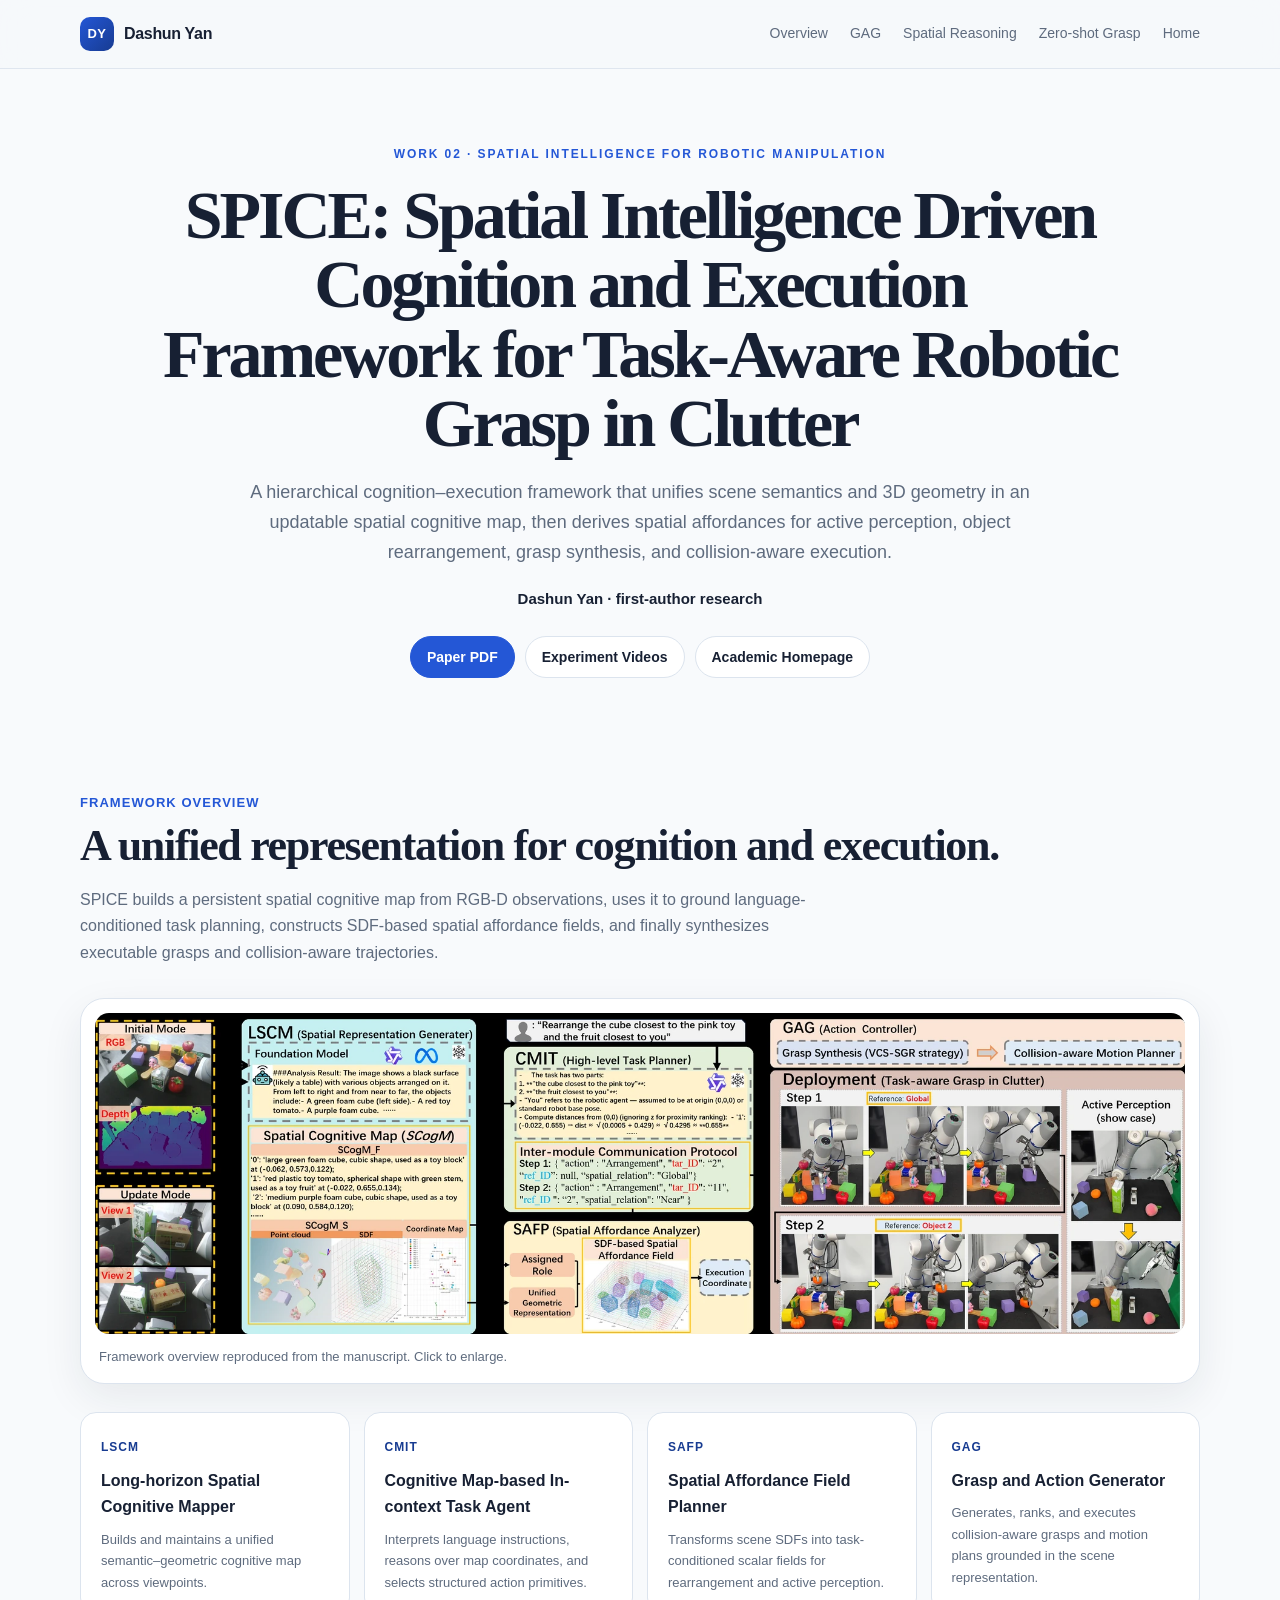
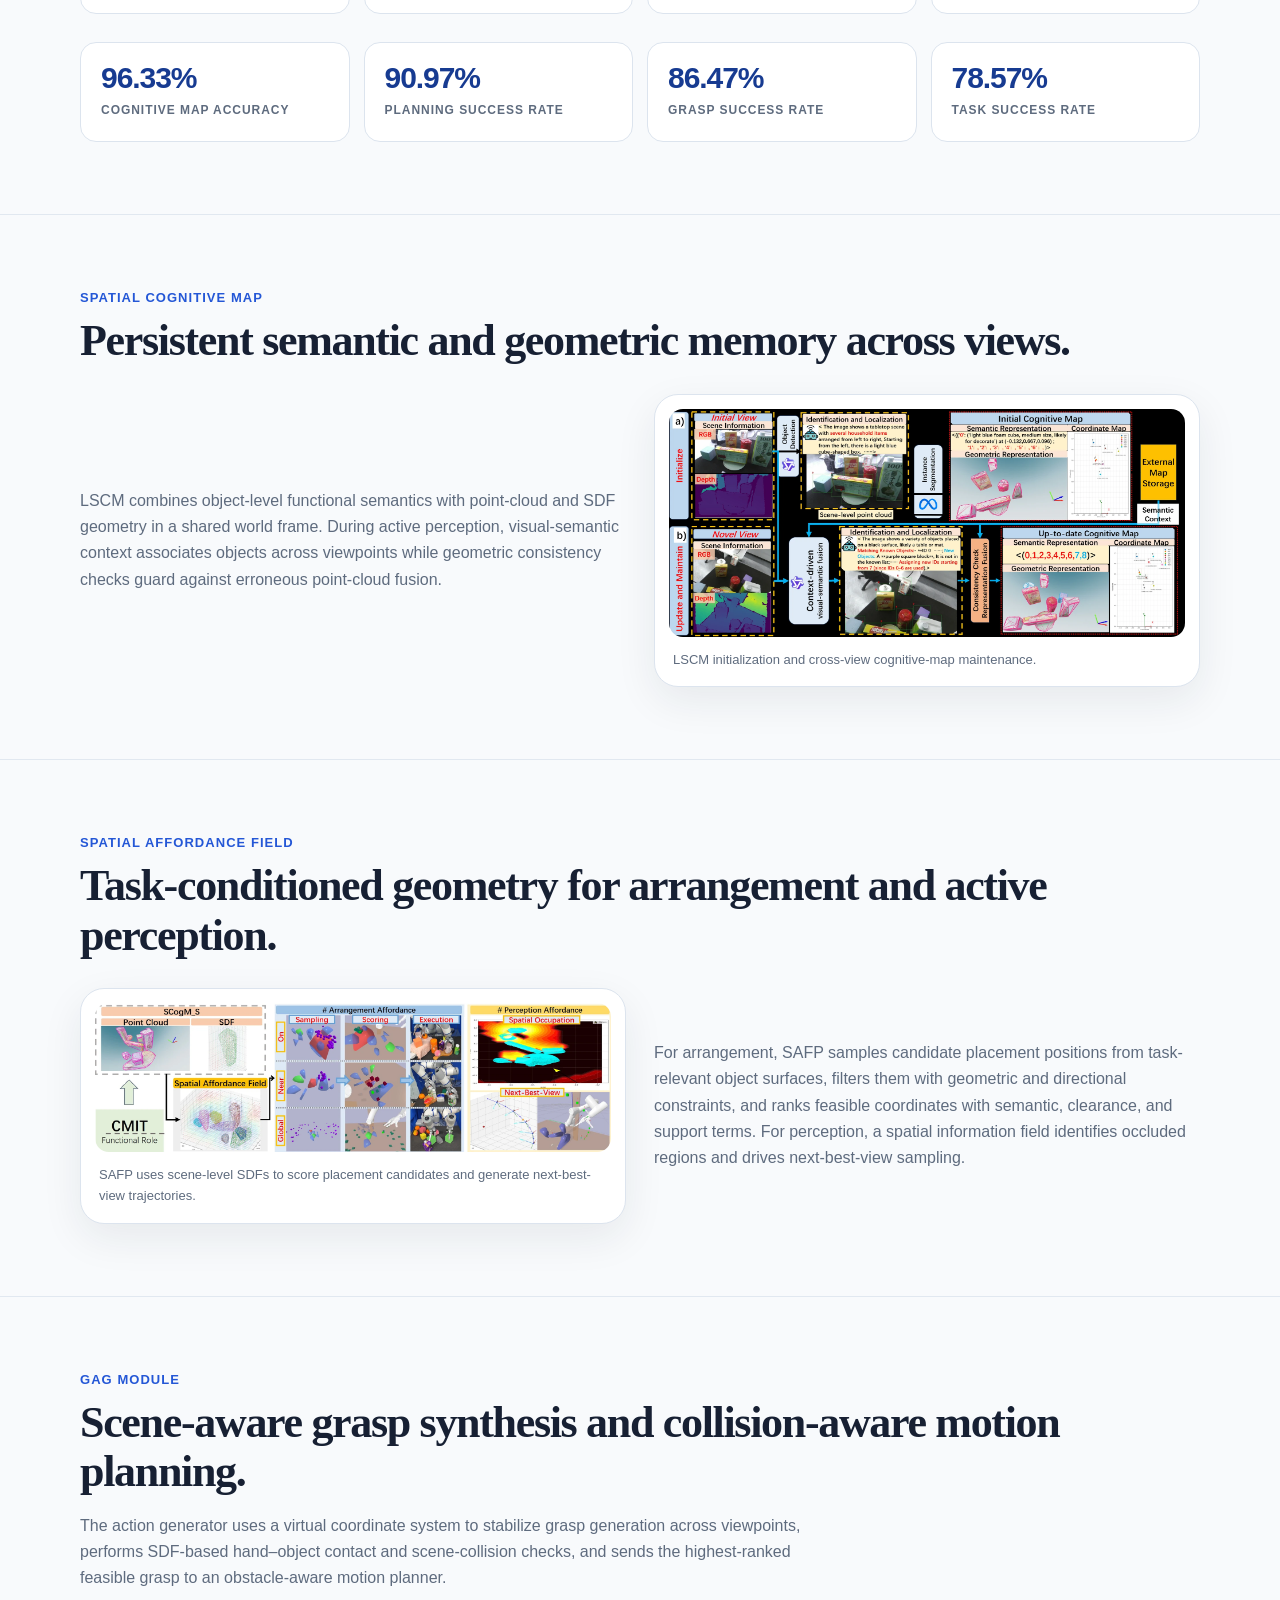
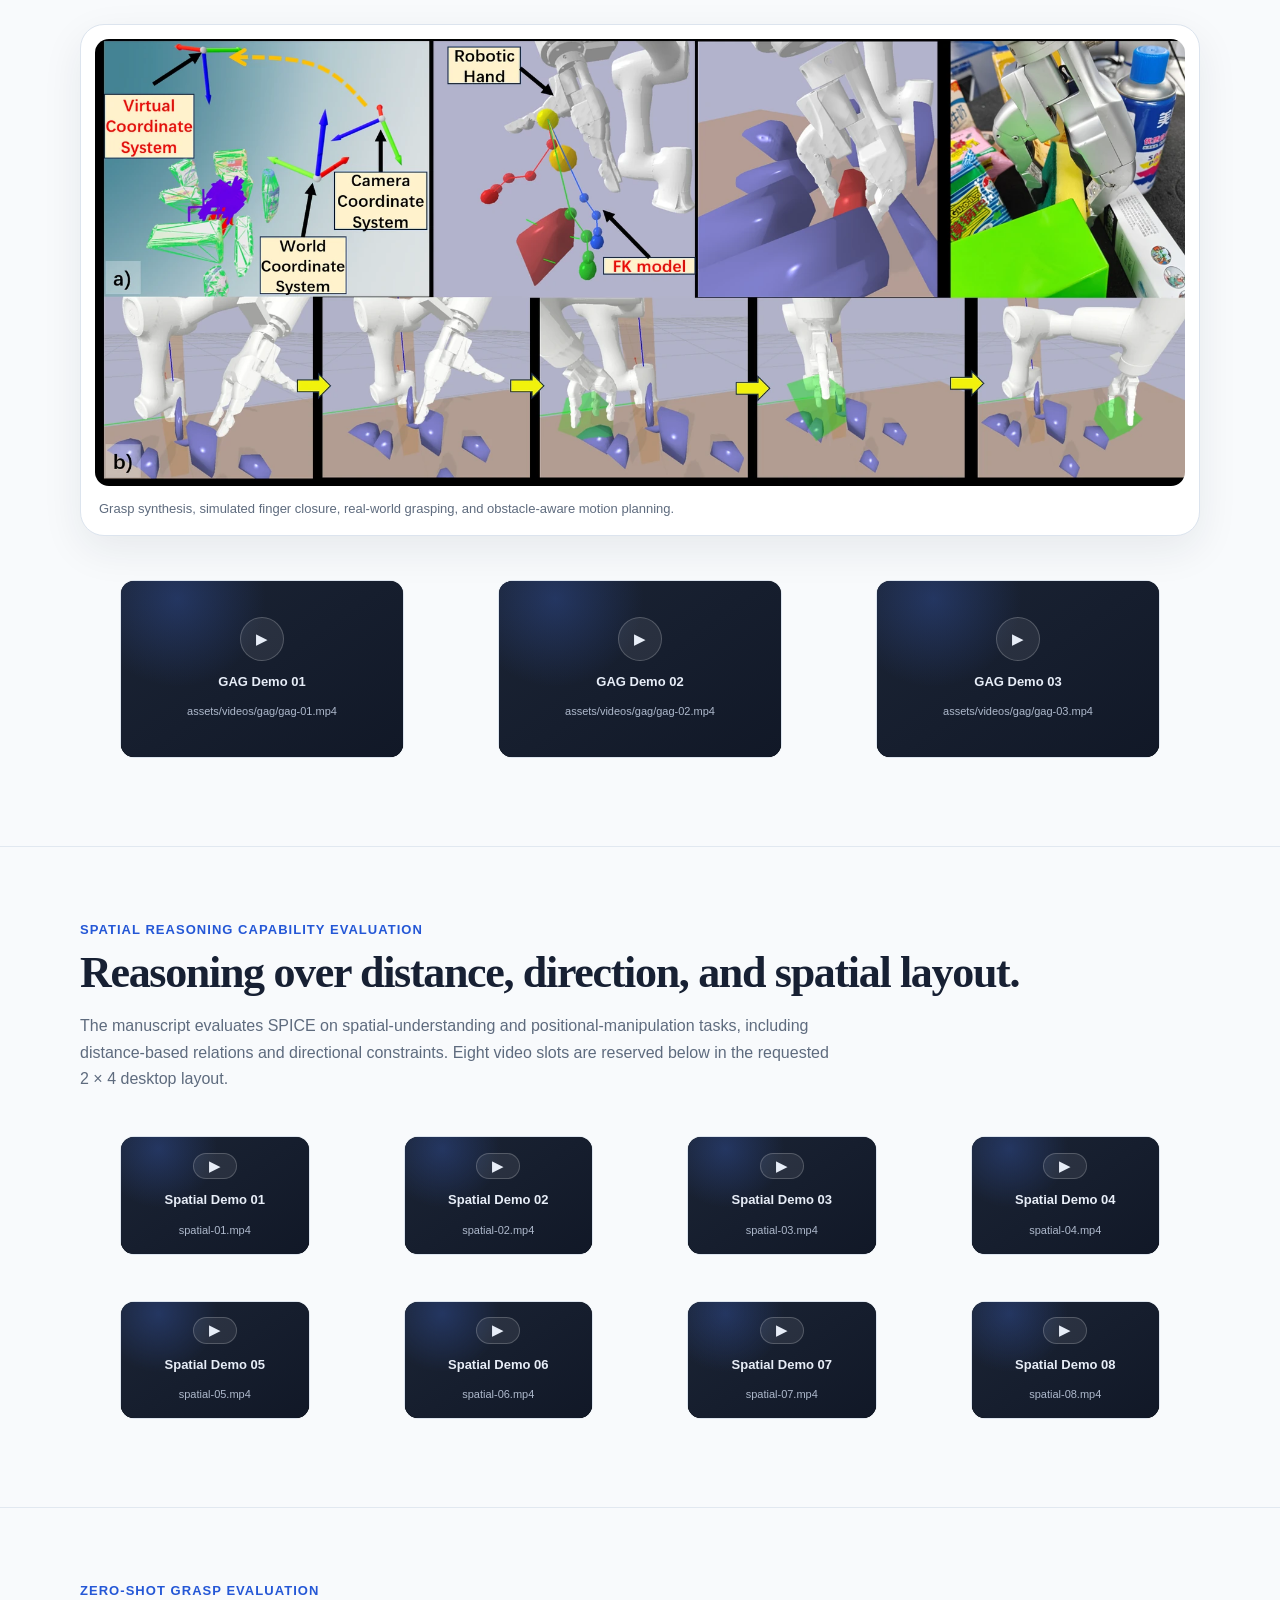
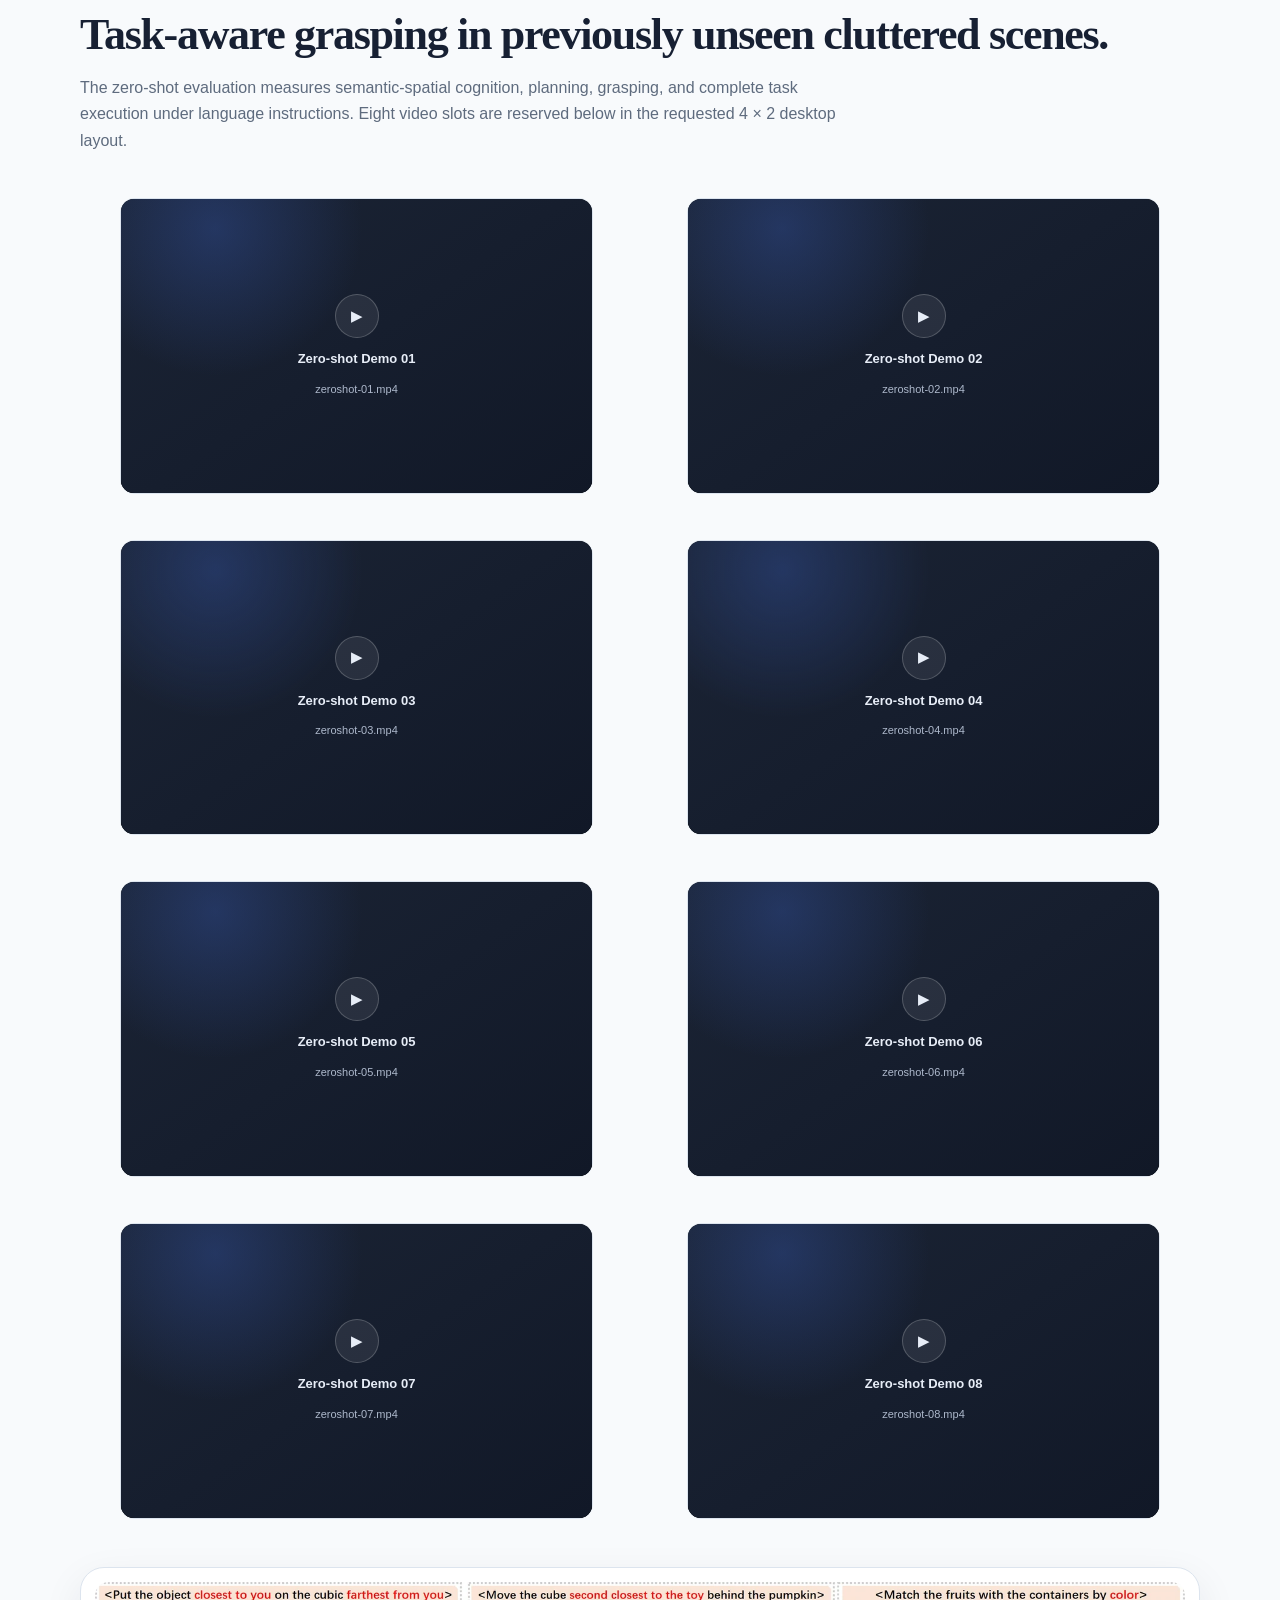
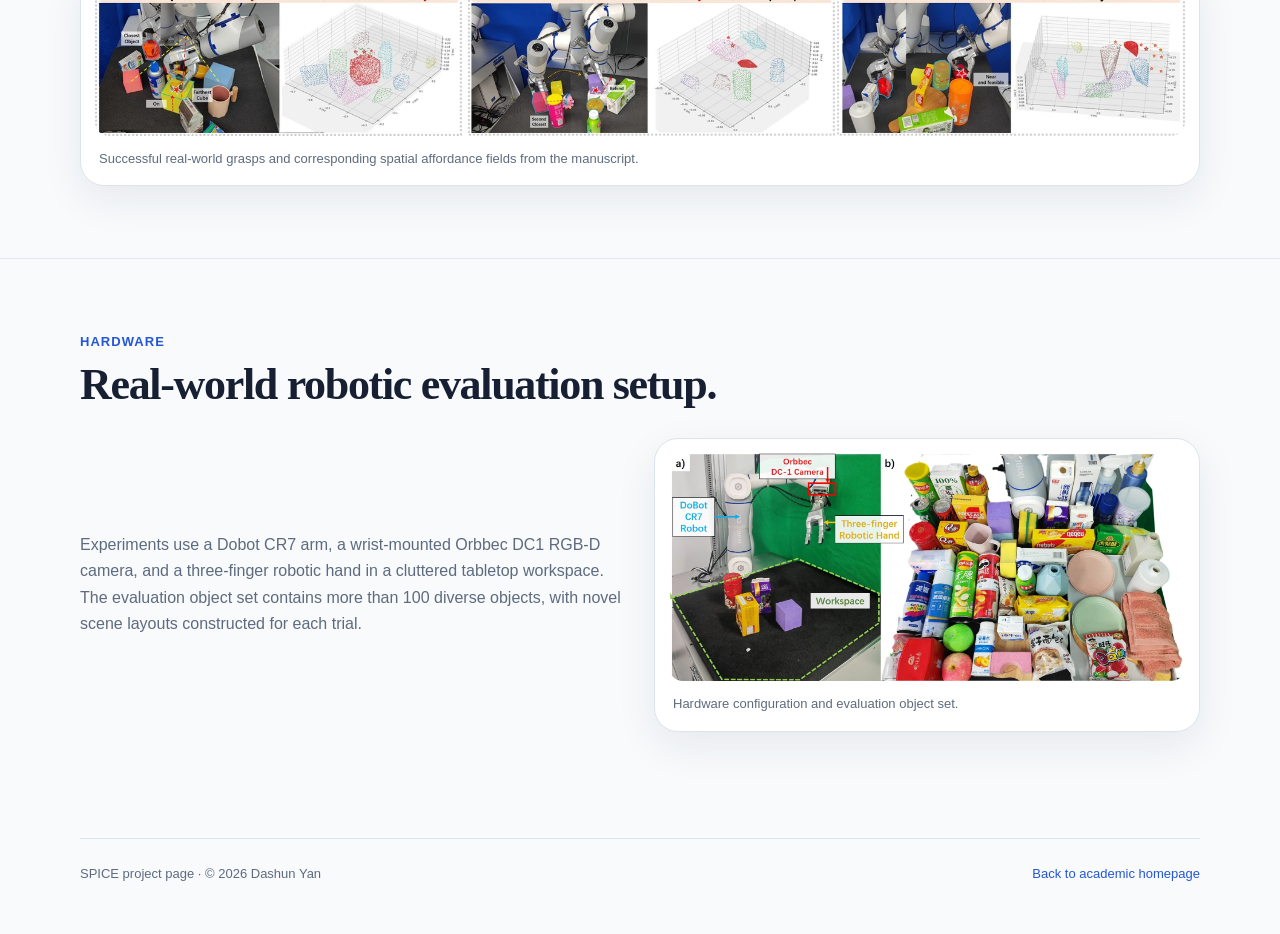
==== projects/spice/index.html @ dc166cf7 "Add files via upload Initial academic homepage deployment" ====
<!DOCTYPE html>
<html lang="en">
<head>
  <meta charset="UTF-8" />
  <meta name="viewport" content="width=device-width, initial-scale=1.0" />
  <!-- Temporary: prevent search engine indexing during anonymous review -->
  <meta name="robots" content="noindex, nofollow">

  <meta name="description" content="SPICE — Spatial Intelligence Driven Cognition and Execution Framework for Task-Aware Robotic Grasp in Clutter." />
  <meta name="theme-color" content="#f8fafc" />
  <title>SPICE | Dashun Yan</title>
  <link rel="stylesheet" href="../../assets/css/site.css" />
</head>
<body class="project-page">
  <a class="skip-link" href="#main">Skip to content</a>

  <header class="site-nav">
    <div class="container nav-inner">
      <a class="brand" href="../../">
        <span class="brand-mark">DY</span>
        <span>Dashun Yan</span>
      </a>
      <nav class="nav-links" aria-label="Project navigation">
        <a href="#overview">Overview</a>
        <a href="#gag">GAG</a>
        <a href="#spatial-eval">Spatial Reasoning</a>
        <a href="#zeroshot">Zero-shot Grasp</a>
        <a class="keep-mobile" href="../../">Home</a>
      </nav>
    </div>
  </header>

  <main id="main">
    <section class="project-hero">
      <div class="container">
        <div class="project-label">Work 02 · Spatial Intelligence for Robotic Manipulation</div>
        <h1 class="project-title">SPICE: Spatial Intelligence Driven Cognition and Execution Framework for Task-Aware Robotic Grasp in Clutter</h1>
        <p class="project-subtitle">
          A hierarchical cognition–execution framework that unifies scene semantics and 3D geometry in an updatable spatial cognitive map,
          then derives spatial affordances for active perception, object rearrangement, grasp synthesis, and collision-aware execution.
        </p>
        <p class="project-authors">Dashun Yan · first-author research</p>
        <div class="project-links">
          <a class="button primary" href="../../assets/papers/SPICE_Revision_Manuscript.pdf" target="_blank">Paper PDF</a>
          <a class="button" href="#videos">Experiment Videos</a>
          <a class="button" href="../../">Academic Homepage</a>
        </div>
      </div>
    </section>

    <section class="section" id="overview">
      <div class="container">
        <p class="section-kicker">Framework overview</p>
        <h2>A unified representation for cognition and execution.</h2>
        <p class="section-intro">
          SPICE builds a persistent spatial cognitive map from RGB-D observations, uses it to ground language-conditioned task planning,
          constructs SDF-based spatial affordance fields, and finally synthesizes executable grasps and collision-aware trajectories.
        </p>

        <div class="figure-card">
          <img data-lightbox src="../../assets/images/spice/framework-overview.webp" alt="Overview of the SPICE framework" />
          <p class="figure-caption">Framework overview reproduced from the manuscript. Click to enlarge.</p>
        </div>

        <div class="module-grid">
          <article class="module-card">
            <span class="tag">LSCM</span>
            <h3>Long-horizon Spatial Cognitive Mapper</h3>
            <p>Builds and maintains a unified semantic–geometric cognitive map across viewpoints.</p>
          </article>
          <article class="module-card">
            <span class="tag">CMIT</span>
            <h3>Cognitive Map-based In-context Task Agent</h3>
            <p>Interprets language instructions, reasons over map coordinates, and selects structured action primitives.</p>
          </article>
          <article class="module-card">
            <span class="tag">SAFP</span>
            <h3>Spatial Affordance Field Planner</h3>
            <p>Transforms scene SDFs into task-conditioned scalar fields for rearrangement and active perception.</p>
          </article>
          <article class="module-card">
            <span class="tag">GAG</span>
            <h3>Grasp and Action Generator</h3>
            <p>Generates, ranks, and executes collision-aware grasps and motion plans grounded in the scene representation.</p>
          </article>
        </div>

        <div class="metric-grid" aria-label="Main experimental metrics">
          <div class="metric"><strong>96.33%</strong><span>Cognitive Map Accuracy</span></div>
          <div class="metric"><strong>90.97%</strong><span>Planning Success Rate</span></div>
          <div class="metric"><strong>86.47%</strong><span>Grasp Success Rate</span></div>
          <div class="metric"><strong>78.57%</strong><span>Task Success Rate</span></div>
        </div>
      </div>
    </section>

    <section class="section">
      <div class="container">
        <p class="section-kicker">Spatial cognitive map</p>
        <h2>Persistent semantic and geometric memory across views.</h2>
        <div class="split-content">
          <div class="copy">
            <p>
              LSCM combines object-level functional semantics with point-cloud and SDF geometry in a shared world frame.
              During active perception, visual-semantic context associates objects across viewpoints while geometric consistency checks guard against erroneous point-cloud fusion.
            </p>
          </div>
          <div class="figure-card" style="margin-top:0">
            <img data-lightbox src="../../assets/images/spice/lscm.webp" alt="Overview of the LSCM module" />
            <p class="figure-caption">LSCM initialization and cross-view cognitive-map maintenance.</p>
          </div>
        </div>
      </div>
    </section>

    <section class="section">
      <div class="container">
        <p class="section-kicker">Spatial affordance field</p>
        <h2>Task-conditioned geometry for arrangement and active perception.</h2>
        <div class="split-content">
          <div class="figure-card" style="margin-top:0">
            <img data-lightbox src="../../assets/images/spice/safp.webp" alt="Overview of the SAFP module" />
            <p class="figure-caption">SAFP uses scene-level SDFs to score placement candidates and generate next-best-view trajectories.</p>
          </div>
          <div class="copy">
            <p>
              For arrangement, SAFP samples candidate placement positions from task-relevant object surfaces, filters them with geometric and directional constraints,
              and ranks feasible coordinates with semantic, clearance, and support terms. For perception, a spatial information field identifies occluded regions and drives next-best-view sampling.
            </p>
          </div>
        </div>
      </div>
    </section>

    <section class="section" id="gag">
      <div class="container">
        <p class="section-kicker">GAG module</p>
        <h2>Scene-aware grasp synthesis and collision-aware motion planning.</h2>
        <p class="section-intro">
          The action generator uses a virtual coordinate system to stabilize grasp generation across viewpoints, performs SDF-based hand–object contact and scene-collision checks,
          and sends the highest-ranked feasible grasp to an obstacle-aware motion planner.
        </p>

        <div class="figure-card">
          <img data-lightbox src="../../assets/images/spice/gag.webp" alt="SPICE grasp synthesis and motion planning figure" />
          <p class="figure-caption">Grasp synthesis, simulated finger closure, real-world grasping, and obstacle-aware motion planning.</p>
        </div>

        <div id="videos" class="video-grid cols-3" aria-label="GAG experiment videos">
          <figure class="video-card">
            <video controls preload="metadata"><source src="../../assets/videos/gag/gag-01.mp4" type="video/mp4" /></video>
            <div class="video-placeholder"><div class="play">▶</div><strong>GAG Demo 01</strong><small>assets/videos/gag/gag-01.mp4</small></div>
            <figcaption>GAG Demo 01</figcaption>
          </figure>
          <figure class="video-card">
            <video controls preload="metadata"><source src="../../assets/videos/gag/gag-02.mp4" type="video/mp4" /></video>
            <div class="video-placeholder"><div class="play">▶</div><strong>GAG Demo 02</strong><small>assets/videos/gag/gag-02.mp4</small></div>
            <figcaption>GAG Demo 02</figcaption>
          </figure>
          <figure class="video-card">
            <video controls preload="metadata"><source src="../../assets/videos/gag/gag-03.mp4" type="video/mp4" /></video>
            <div class="video-placeholder"><div class="play">▶</div><strong>GAG Demo 03</strong><small>assets/videos/gag/gag-03.mp4</small></div>
            <figcaption>GAG Demo 03</figcaption>
          </figure>
        </div>
      </div>
    </section>

    <section class="section" id="spatial-eval">
      <div class="container">
        <p class="section-kicker">Spatial Reasoning Capability Evaluation</p>
        <h2>Reasoning over distance, direction, and spatial layout.</h2>
        <p class="section-intro">
          The manuscript evaluates SPICE on spatial-understanding and positional-manipulation tasks, including distance-based relations and directional constraints.
          Eight video slots are reserved below in the requested 2 × 4 desktop layout.
        </p>

        <div class="video-grid cols-4" aria-label="Spatial reasoning videos">
          <figure class="video-card">
            <video controls preload="metadata"><source src="../../assets/videos/spatial_reasoning/spatial-01.mp4" type="video/mp4" /></video>
            <div class="video-placeholder"><div class="play">▶</div><strong>Spatial Demo 01</strong><small>spatial-01.mp4</small></div>
            <figcaption>Spatial Reasoning Demo 01</figcaption>
          </figure>
          <figure class="video-card">
            <video controls preload="metadata"><source src="../../assets/videos/spatial_reasoning/spatial-02.mp4" type="video/mp4" /></video>
            <div class="video-placeholder"><div class="play">▶</div><strong>Spatial Demo 02</strong><small>spatial-02.mp4</small></div>
            <figcaption>Spatial Reasoning Demo 02</figcaption>
          </figure>
          <figure class="video-card">
            <video controls preload="metadata"><source src="../../assets/videos/spatial_reasoning/spatial-03.mp4" type="video/mp4" /></video>
            <div class="video-placeholder"><div class="play">▶</div><strong>Spatial Demo 03</strong><small>spatial-03.mp4</small></div>
            <figcaption>Spatial Reasoning Demo 03</figcaption>
          </figure>
          <figure class="video-card">
            <video controls preload="metadata"><source src="../../assets/videos/spatial_reasoning/spatial-04.mp4" type="video/mp4" /></video>
            <div class="video-placeholder"><div class="play">▶</div><strong>Spatial Demo 04</strong><small>spatial-04.mp4</small></div>
            <figcaption>Spatial Reasoning Demo 04</figcaption>
          </figure>
          <figure class="video-card">
            <video controls preload="metadata"><source src="../../assets/videos/spatial_reasoning/spatial-05.mp4" type="video/mp4" /></video>
            <div class="video-placeholder"><div class="play">▶</div><strong>Spatial Demo 05</strong><small>spatial-05.mp4</small></div>
            <figcaption>Spatial Reasoning Demo 05</figcaption>
          </figure>
          <figure class="video-card">
            <video controls preload="metadata"><source src="../../assets/videos/spatial_reasoning/spatial-06.mp4" type="video/mp4" /></video>
            <div class="video-placeholder"><div class="play">▶</div><strong>Spatial Demo 06</strong><small>spatial-06.mp4</small></div>
            <figcaption>Spatial Reasoning Demo 06</figcaption>
          </figure>
          <figure class="video-card">
            <video controls preload="metadata"><source src="../../assets/videos/spatial_reasoning/spatial-07.mp4" type="video/mp4" /></video>
            <div class="video-placeholder"><div class="play">▶</div><strong>Spatial Demo 07</strong><small>spatial-07.mp4</small></div>
            <figcaption>Spatial Reasoning Demo 07</figcaption>
          </figure>
          <figure class="video-card">
            <video controls preload="metadata"><source src="../../assets/videos/spatial_reasoning/spatial-08.mp4" type="video/mp4" /></video>
            <div class="video-placeholder"><div class="play">▶</div><strong>Spatial Demo 08</strong><small>spatial-08.mp4</small></div>
            <figcaption>Spatial Reasoning Demo 08</figcaption>
          </figure>
        </div>
      </div>
    </section>

    <section class="section" id="zeroshot">
      <div class="container">
        <p class="section-kicker">Zero-shot Grasp Evaluation</p>
        <h2>Task-aware grasping in previously unseen cluttered scenes.</h2>
        <p class="section-intro">
          The zero-shot evaluation measures semantic-spatial cognition, planning, grasping, and complete task execution under language instructions.
          Eight video slots are reserved below in the requested 4 × 2 desktop layout.
        </p>

        <div class="video-grid cols-2" aria-label="Zero-shot grasp videos">
          <figure class="video-card">
            <video controls preload="metadata"><source src="../../assets/videos/zero_shot/zeroshot-01.mp4" type="video/mp4" /></video>
            <div class="video-placeholder"><div class="play">▶</div><strong>Zero-shot Demo 01</strong><small>zeroshot-01.mp4</small></div>
            <figcaption>Zero-shot Grasp Demo 01</figcaption>
          </figure>
          <figure class="video-card">
            <video controls preload="metadata"><source src="../../assets/videos/zero_shot/zeroshot-02.mp4" type="video/mp4" /></video>
            <div class="video-placeholder"><div class="play">▶</div><strong>Zero-shot Demo 02</strong><small>zeroshot-02.mp4</small></div>
            <figcaption>Zero-shot Grasp Demo 02</figcaption>
          </figure>
          <figure class="video-card">
            <video controls preload="metadata"><source src="../../assets/videos/zero_shot/zeroshot-03.mp4" type="video/mp4" /></video>
            <div class="video-placeholder"><div class="play">▶</div><strong>Zero-shot Demo 03</strong><small>zeroshot-03.mp4</small></div>
            <figcaption>Zero-shot Grasp Demo 03</figcaption>
          </figure>
          <figure class="video-card">
            <video controls preload="metadata"><source src="../../assets/videos/zero_shot/zeroshot-04.mp4" type="video/mp4" /></video>
            <div class="video-placeholder"><div class="play">▶</div><strong>Zero-shot Demo 04</strong><small>zeroshot-04.mp4</small></div>
            <figcaption>Zero-shot Grasp Demo 04</figcaption>
          </figure>
          <figure class="video-card">
            <video controls preload="metadata"><source src="../../assets/videos/zero_shot/zeroshot-05.mp4" type="video/mp4" /></video>
            <div class="video-placeholder"><div class="play">▶</div><strong>Zero-shot Demo 05</strong><small>zeroshot-05.mp4</small></div>
            <figcaption>Zero-shot Grasp Demo 05</figcaption>
          </figure>
          <figure class="video-card">
            <video controls preload="metadata"><source src="../../assets/videos/zero_shot/zeroshot-06.mp4" type="video/mp4" /></video>
            <div class="video-placeholder"><div class="play">▶</div><strong>Zero-shot Demo 06</strong><small>zeroshot-06.mp4</small></div>
            <figcaption>Zero-shot Grasp Demo 06</figcaption>
          </figure>
          <figure class="video-card">
            <video controls preload="metadata"><source src="../../assets/videos/zero_shot/zeroshot-07.mp4" type="video/mp4" /></video>
            <div class="video-placeholder"><div class="play">▶</div><strong>Zero-shot Demo 07</strong><small>zeroshot-07.mp4</small></div>
            <figcaption>Zero-shot Grasp Demo 07</figcaption>
          </figure>
          <figure class="video-card">
            <video controls preload="metadata"><source src="../../assets/videos/zero_shot/zeroshot-08.mp4" type="video/mp4" /></video>
            <div class="video-placeholder"><div class="play">▶</div><strong>Zero-shot Demo 08</strong><small>zeroshot-08.mp4</small></div>
            <figcaption>Zero-shot Grasp Demo 08</figcaption>
          </figure>
        </div>

        <div class="figure-card">
          <img data-lightbox src="../../assets/images/spice/real-world-experiment.webp" alt="Real-world SPICE experiment examples" />
          <p class="figure-caption">Successful real-world grasps and corresponding spatial affordance fields from the manuscript.</p>
        </div>
      </div>
    </section>

    <section class="section">
      <div class="container">
        <p class="section-kicker">Hardware</p>
        <h2>Real-world robotic evaluation setup.</h2>
        <div class="split-content">
          <div class="copy">
            <p>
              Experiments use a Dobot CR7 arm, a wrist-mounted Orbbec DC1 RGB-D camera, and a three-finger robotic hand in a cluttered tabletop workspace.
              The evaluation object set contains more than 100 diverse objects, with novel scene layouts constructed for each trial.
            </p>
          </div>
          <div class="figure-card" style="margin-top:0">
            <img data-lightbox src="../../assets/images/spice/experiment-setup.webp" alt="SPICE experimental setup" />
            <p class="figure-caption">Hardware configuration and evaluation object set.</p>
          </div>
        </div>
      </div>
    </section>
  </main>

  <footer>
    <div class="container footer-row">
      <span>SPICE project page · © <span data-year></span> Dashun Yan</span>
      <span><a href="../../">Back to academic homepage</a></span>
    </div>
  </footer>

  <div class="lightbox" aria-hidden="true" role="dialog" aria-label="Expanded figure">
    <button class="lightbox-close" type="button" aria-label="Close image">×</button>
    <img alt="" />
  </div>

  <script src="../../assets/js/site.js"></script>
</body>
</html>
---- assets/css/site.css ----
:root {
  --bg: #f6f8fb;
  --surface: #ffffff;
  --surface-soft: #eef3f8;
  --text: #172033;
  --muted: #5e6b7e;
  --line: #dce4ee;
  --accent: #2457d6;
  --accent-2: #173b91;
  --accent-soft: #eaf0ff;
  --success: #167a63;
  --shadow: 0 14px 40px rgba(23, 32, 51, 0.08);
  --radius-lg: 24px;
  --radius-md: 16px;
  --radius-sm: 11px;
  --container: 1120px;
}

* { box-sizing: border-box; }
html { scroll-behavior: smooth; }
body {
  margin: 0;
  font-family: Inter, ui-sans-serif, -apple-system, BlinkMacSystemFont, "Segoe UI", Roboto, Helvetica, Arial, sans-serif;
  color: var(--text);
  background: var(--bg);
  line-height: 1.65;
  -webkit-font-smoothing: antialiased;
}
img, video { max-width: 100%; }
a { color: inherit; }
button, input, textarea, select { font: inherit; }

.container {
  width: min(calc(100% - 40px), var(--container));
  margin: 0 auto;
}

.skip-link {
  position: absolute;
  left: -9999px;
  top: auto;
}
.skip-link:focus {
  left: 16px;
  top: 16px;
  z-index: 9999;
  background: var(--surface);
  padding: 10px 14px;
  border-radius: 8px;
  box-shadow: var(--shadow);
}

.site-nav {
  position: sticky;
  top: 0;
  z-index: 100;
  backdrop-filter: blur(16px);
  -webkit-backdrop-filter: blur(16px);
  background: rgba(246, 248, 251, 0.84);
  border-bottom: 1px solid rgba(220, 228, 238, 0.88);
}
.nav-inner {
  min-height: 68px;
  display: flex;
  align-items: center;
  justify-content: space-between;
  gap: 20px;
}
.brand {
  display: inline-flex;
  align-items: center;
  gap: 10px;
  text-decoration: none;
  font-weight: 760;
  letter-spacing: -0.02em;
}
.brand-mark {
  width: 34px;
  height: 34px;
  display: grid;
  place-items: center;
  border-radius: 10px;
  color: white;
  background: linear-gradient(135deg, var(--accent), var(--accent-2));
  font-size: 13px;
  letter-spacing: 0.04em;
}
.nav-links {
  display: flex;
  align-items: center;
  gap: 22px;
  font-size: 14px;
  color: var(--muted);
}
.nav-links a { text-decoration: none; }
.nav-links a:hover { color: var(--text); }

.hero {
  position: relative;
  overflow: hidden;
  padding: 92px 0 70px;
}
.hero::before,
.hero::after {
  content: "";
  position: absolute;
  border-radius: 999px;
  filter: blur(2px);
  pointer-events: none;
}
.hero::before {
  width: 420px;
  height: 420px;
  right: -180px;
  top: -150px;
  background: radial-gradient(circle, rgba(36,87,214,.12), rgba(36,87,214,0));
}
.hero::after {
  width: 320px;
  height: 320px;
  left: -160px;
  bottom: -180px;
  background: radial-gradient(circle, rgba(22,122,99,.08), rgba(22,122,99,0));
}
.hero-grid {
  position: relative;
  display: grid;
  grid-template-columns: minmax(0, 1.6fr) minmax(260px, .7fr);
  gap: 64px;
  align-items: center;
}
.eyebrow {
  margin: 0 0 14px;
  text-transform: uppercase;
  font-size: 12px;
  font-weight: 800;
  letter-spacing: .18em;
  color: var(--accent);
}
.hero h1 {
  margin: 0;
  font-family: Georgia, "Times New Roman", serif;
  font-size: clamp(46px, 6.2vw, 78px);
  line-height: .98;
  letter-spacing: -.045em;
  font-weight: 700;
}
.hero h1 .cn {
  display: block;
  margin-top: 14px;
  font-family: Inter, ui-sans-serif, sans-serif;
  font-size: .34em;
  letter-spacing: .08em;
  color: var(--muted);
  font-weight: 650;
}
.hero-role {
  margin: 24px 0 0;
  font-size: 18px;
  color: var(--text);
  font-weight: 620;
}
.hero-copy {
  max-width: 720px;
  margin: 16px 0 0;
  color: var(--muted);
  font-size: 17px;
}
.hero-actions {
  display: flex;
  flex-wrap: wrap;
  gap: 10px;
  margin-top: 28px;
}
.button {
  display: inline-flex;
  align-items: center;
  justify-content: center;
  gap: 8px;
  min-height: 42px;
  padding: 0 16px;
  border-radius: 999px;
  border: 1px solid var(--line);
  background: var(--surface);
  color: var(--text);
  text-decoration: none;
  font-size: 14px;
  font-weight: 650;
  transition: transform .18s ease, box-shadow .18s ease, border-color .18s ease;
}
.button:hover {
  transform: translateY(-1px);
  box-shadow: 0 8px 24px rgba(23,32,51,.08);
  border-color: #c6d2e0;
}
.button.primary {
  color: white;
  border-color: var(--accent);
  background: var(--accent);
}
.hero-card {
  padding: 24px;
  border: 1px solid var(--line);
  border-radius: var(--radius-lg);
  background: rgba(255,255,255,.8);
  box-shadow: var(--shadow);
}
.profile-placeholder {
  aspect-ratio: 1;
  display: grid;
  place-items: center;
  border-radius: 20px;
  background:
    radial-gradient(circle at 20% 15%, rgba(255,255,255,.88), transparent 34%),
    linear-gradient(145deg, #dfe9ff, #cfdcf3 48%, #d8eee8);
  color: var(--accent-2);
  font-family: Georgia, "Times New Roman", serif;
  font-size: 72px;
  letter-spacing: -.05em;
  user-select: none;
}
.hero-card small {
  display: block;
  margin-top: 14px;
  color: var(--muted);
  font-size: 12px;
  text-align: center;
}

.section { padding: 72px 0; }
.section + .section { border-top: 1px solid rgba(220,228,238,.82); }
.section-kicker {
  color: var(--accent);
  font-weight: 760;
  font-size: 13px;
  letter-spacing: .08em;
  text-transform: uppercase;
  margin: 0 0 8px;
}
.section h2 {
  margin: 0;
  font-family: Georgia, "Times New Roman", serif;
  font-size: clamp(32px, 4vw, 44px);
  letter-spacing: -.03em;
  line-height: 1.12;
}
.section-intro {
  max-width: 760px;
  margin: 16px 0 0;
  color: var(--muted);
  font-size: 16px;
}

.pill-row {
  display: flex;
  flex-wrap: wrap;
  gap: 10px;
  margin-top: 24px;
}
.pill {
  padding: 8px 12px;
  border-radius: 999px;
  background: var(--accent-soft);
  color: var(--accent-2);
  font-size: 13px;
  font-weight: 680;
}

.two-col {
  display: grid;
  grid-template-columns: 1.15fr .85fr;
  gap: 44px;
  align-items: start;
}
.info-list {
  display: grid;
  gap: 14px;
}
.info-item {
  padding: 18px 20px;
  border: 1px solid var(--line);
  background: var(--surface);
  border-radius: var(--radius-md);
}
.info-item strong { display: block; margin-bottom: 4px; }
.info-item span { color: var(--muted); font-size: 14px; }

.work-grid {
  display: grid;
  gap: 20px;
  margin-top: 34px;
}
.work-card {
  display: grid;
  grid-template-columns: 92px 1fr auto;
  gap: 22px;
  align-items: center;
  padding: 24px;
  background: var(--surface);
  border: 1px solid var(--line);
  border-radius: var(--radius-lg);
  box-shadow: 0 8px 26px rgba(23,32,51,.04);
  text-decoration: none;
  transition: transform .18s ease, box-shadow .18s ease, border-color .18s ease;
}
.work-card:hover {
  transform: translateY(-2px);
  border-color: #b9c8db;
  box-shadow: var(--shadow);
}
.work-index {
  width: 72px;
  height: 72px;
  display: grid;
  place-items: center;
  border-radius: 18px;
  background: var(--surface-soft);
  color: var(--accent-2);
  font-weight: 820;
  font-size: 14px;
  letter-spacing: .08em;
}
.work-card h3 {
  margin: 0 0 6px;
  font-size: 20px;
  line-height: 1.3;
  letter-spacing: -.015em;
}
.work-card p {
  margin: 0;
  color: var(--muted);
  font-size: 14px;
}
.work-meta {
  display: flex;
  flex-wrap: wrap;
  gap: 8px;
  margin-top: 10px;
}
.work-meta span {
  font-size: 12px;
  color: var(--accent-2);
  background: var(--accent-soft);
  border-radius: 999px;
  padding: 4px 8px;
  font-weight: 680;
}
.arrow {
  font-size: 22px;
  color: var(--muted);
}

footer {
  padding: 34px 0 50px;
  color: var(--muted);
  font-size: 13px;
}
.footer-row {
  display: flex;
  justify-content: space-between;
  align-items: center;
  gap: 20px;
  border-top: 1px solid var(--line);
  padding-top: 24px;
}
.footer-row a { color: var(--accent); text-decoration: none; }

/* Project pages */
.project-page { background: #f8fafc; }
.project-hero {
  padding: 76px 0 42px;
  text-align: center;
}
.project-hero .project-label {
  color: var(--accent);
  text-transform: uppercase;
  letter-spacing: .16em;
  font-size: 12px;
  font-weight: 800;
}
.project-title {
  max-width: 980px;
  margin: 16px auto 0;
  font-family: Georgia, "Times New Roman", serif;
  font-size: clamp(40px, 5.5vw, 68px);
  line-height: 1.02;
  letter-spacing: -.045em;
}
.project-subtitle {
  max-width: 820px;
  margin: 20px auto 0;
  color: var(--muted);
  font-size: 18px;
}
.project-authors {
  margin: 20px auto 0;
  font-size: 15px;
  color: var(--text);
  font-weight: 650;
}
.project-links {
  margin-top: 24px;
  display: flex;
  flex-wrap: wrap;
  justify-content: center;
  gap: 10px;
}

.figure-card {
  margin-top: 32px;
  padding: 14px;
  background: var(--surface);
  border: 1px solid var(--line);
  border-radius: var(--radius-lg);
  box-shadow: var(--shadow);
}
.figure-card img {
  display: block;
  width: 100%;
  border-radius: 14px;
  background: white;
  cursor: zoom-in;
}
.figure-caption {
  margin: 12px 4px 2px;
  font-size: 13px;
  color: var(--muted);
}

.metric-grid {
  display: grid;
  grid-template-columns: repeat(4, minmax(0,1fr));
  gap: 14px;
  margin-top: 28px;
}
.metric {
  padding: 20px;
  border-radius: var(--radius-md);
  border: 1px solid var(--line);
  background: var(--surface);
}
.metric strong {
  display: block;
  color: var(--accent-2);
  font-size: 30px;
  letter-spacing: -.035em;
  line-height: 1;
}
.metric span {
  display: block;
  margin-top: 8px;
  font-size: 12px;
  color: var(--muted);
  text-transform: uppercase;
  letter-spacing: .08em;
  font-weight: 720;
}

.module-grid {
  display: grid;
  grid-template-columns: repeat(4, minmax(0,1fr));
  gap: 14px;
  margin-top: 28px;
}
.module-card {
  padding: 20px;
  border-radius: var(--radius-md);
  border: 1px solid var(--line);
  background: var(--surface);
}
.module-card .tag {
  display: inline-block;
  margin-bottom: 10px;
  color: var(--accent-2);
  font-size: 12px;
  font-weight: 800;
  letter-spacing: .08em;
}
.module-card h3 { margin: 0 0 8px; font-size: 16px; }
.module-card p { margin: 0; color: var(--muted); font-size: 13px; }

.split-content {
  display: grid;
  grid-template-columns: minmax(0, 1fr) minmax(0, 1fr);
  gap: 28px;
  align-items: center;
  margin-top: 28px;
}
.split-content .copy p { color: var(--muted); }

.video-grid {
  display: grid;
  gap: 14px;
  margin-top: 28px;
}
.video-grid.cols-3 { grid-template-columns: repeat(3, minmax(0, 1fr)); }
.video-grid.cols-4 { grid-template-columns: repeat(4, minmax(0, 1fr)); }
.video-grid.cols-2 { grid-template-columns: repeat(2, minmax(0, 1fr)); }
.video-card {
  position: relative;
  min-width: 0;
  overflow: hidden;
  border: 1px solid var(--line);
  background: #111827;
  border-radius: 14px;
  aspect-ratio: 16 / 10;
}
.video-card video {
  display: block;
  width: 100%;
  height: 100%;
  object-fit: cover;
  background: #111827;
}
.video-placeholder {
  position: absolute;
  inset: 0;
  display: flex;
  flex-direction: column;
  align-items: center;
  justify-content: center;
  gap: 10px;
  padding: 18px;
  text-align: center;
  background:
    radial-gradient(circle at 20% 10%, rgba(56,92,184,.35), transparent 32%),
    linear-gradient(145deg, #1b2435, #111827);
  color: #e7edf7;
  pointer-events: none;
}
.video-placeholder .play {
  width: 44px;
  height: 44px;
  display: grid;
  place-items: center;
  border-radius: 999px;
  border: 1px solid rgba(255,255,255,.2);
  background: rgba(255,255,255,.08);
  font-size: 15px;
}
.video-placeholder strong { font-size: 13px; }
.video-placeholder small { color: #aeb9cc; font-size: 11px; }
.video-card.has-video .video-placeholder { display: none; }
.video-card.has-video { background: black; }
.video-card figcaption {
  position: absolute;
  left: 10px;
  right: 10px;
  bottom: 10px;
  padding: 6px 8px;
  border-radius: 8px;
  background: rgba(0,0,0,.54);
  color: white;
  font-size: 11px;
  opacity: 0;
  transition: opacity .18s ease;
  pointer-events: none;
}
.video-card.has-video:hover figcaption { opacity: 1; }

.note-box {
  margin-top: 20px;
  padding: 16px 18px;
  border-left: 3px solid var(--accent);
  border-radius: 0 var(--radius-sm) var(--radius-sm) 0;
  background: var(--accent-soft);
  color: #3b4a64;
  font-size: 13px;
}

.lightbox {
  position: fixed;
  inset: 0;
  z-index: 999;
  display: none;
  align-items: center;
  justify-content: center;
  padding: 24px;
  background: rgba(7, 12, 22, .9);
}
.lightbox.open { display: flex; }
.lightbox img {
  max-width: min(96vw, 1800px);
  max-height: 90vh;
  object-fit: contain;
  border-radius: 10px;
  background: white;
}
.lightbox-close {
  position: absolute;
  right: 24px;
  top: 20px;
  width: 42px;
  height: 42px;
  border: 1px solid rgba(255,255,255,.25);
  border-radius: 999px;
  background: rgba(255,255,255,.08);
  color: white;
  cursor: pointer;
}

.coming-soon {
  min-height: calc(100vh - 68px);
  display: grid;
  place-items: center;
  text-align: center;
  padding: 60px 20px;
}
.coming-soon-inner {
  max-width: 680px;
  padding: 40px;
  border: 1px solid var(--line);
  border-radius: var(--radius-lg);
  background: var(--surface);
  box-shadow: var(--shadow);
}
.coming-soon h1 {
  margin: 10px 0 14px;
  font-family: Georgia, "Times New Roman", serif;
  font-size: clamp(38px, 5vw, 56px);
  letter-spacing: -.04em;
}
.coming-soon p { color: var(--muted); }

@media (max-width: 900px) {
  .hero-grid { grid-template-columns: 1fr; gap: 34px; }
  .hero-card { max-width: 340px; }
  .two-col, .split-content { grid-template-columns: 1fr; }
  .module-grid, .metric-grid { grid-template-columns: repeat(2, minmax(0,1fr)); }
  .video-grid.cols-4 { grid-template-columns: repeat(2, minmax(0,1fr)); }
}

@media (max-width: 680px) {
  .container { width: min(calc(100% - 28px), var(--container)); }
  .nav-links a:not(.keep-mobile) { display: none; }
  .hero { padding-top: 68px; }
  .hero h1 { font-size: 50px; }
  .section { padding: 56px 0; }
  .work-card { grid-template-columns: 64px 1fr; gap: 16px; padding: 18px; }
  .work-index { width: 58px; height: 58px; border-radius: 14px; }
  .work-card .arrow { display: none; }
  .module-grid, .metric-grid { grid-template-columns: 1fr 1fr; }
  .video-grid.cols-3, .video-grid.cols-4, .video-grid.cols-2 { grid-template-columns: 1fr; }
  .project-hero { padding-top: 58px; }
  .footer-row { flex-direction: column; align-items: flex-start; }
}

@media (prefers-reduced-motion: reduce) {
  *, *::before, *::after { scroll-behavior: auto !important; transition: none !important; }
}
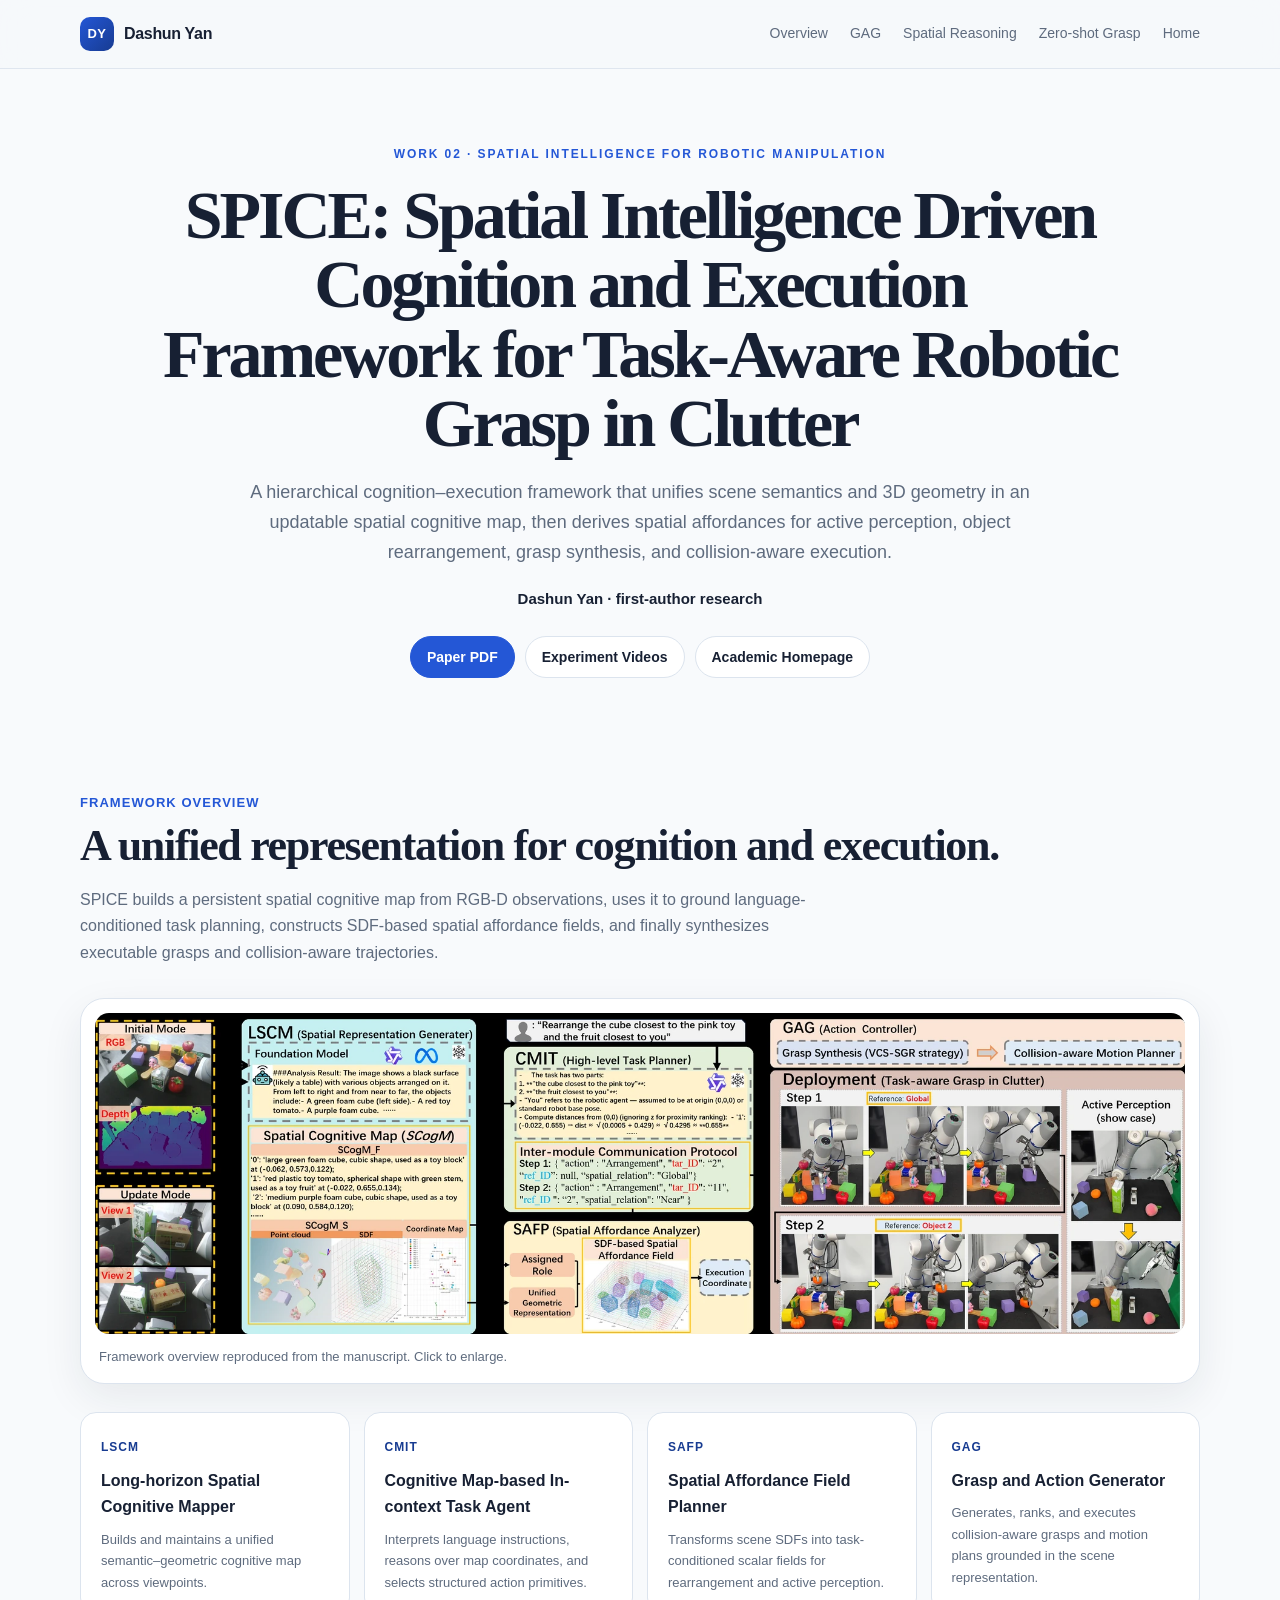
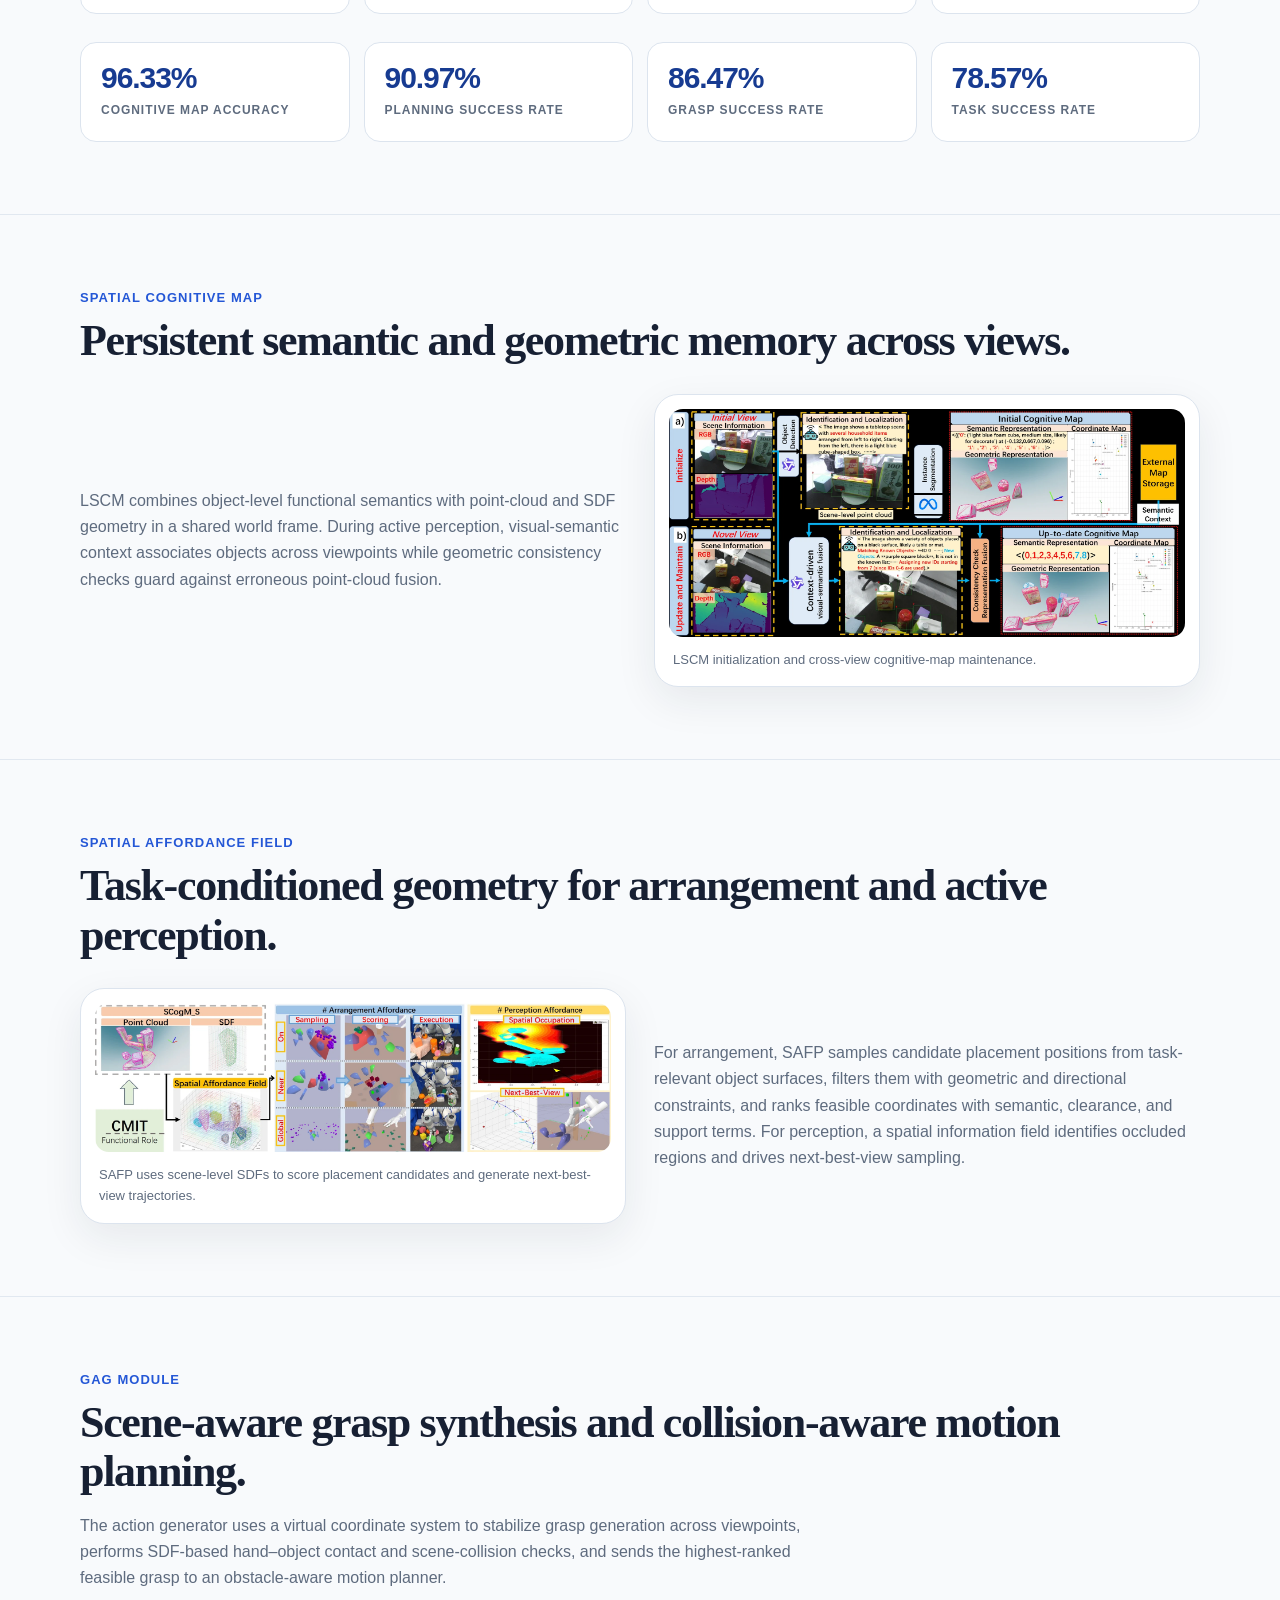
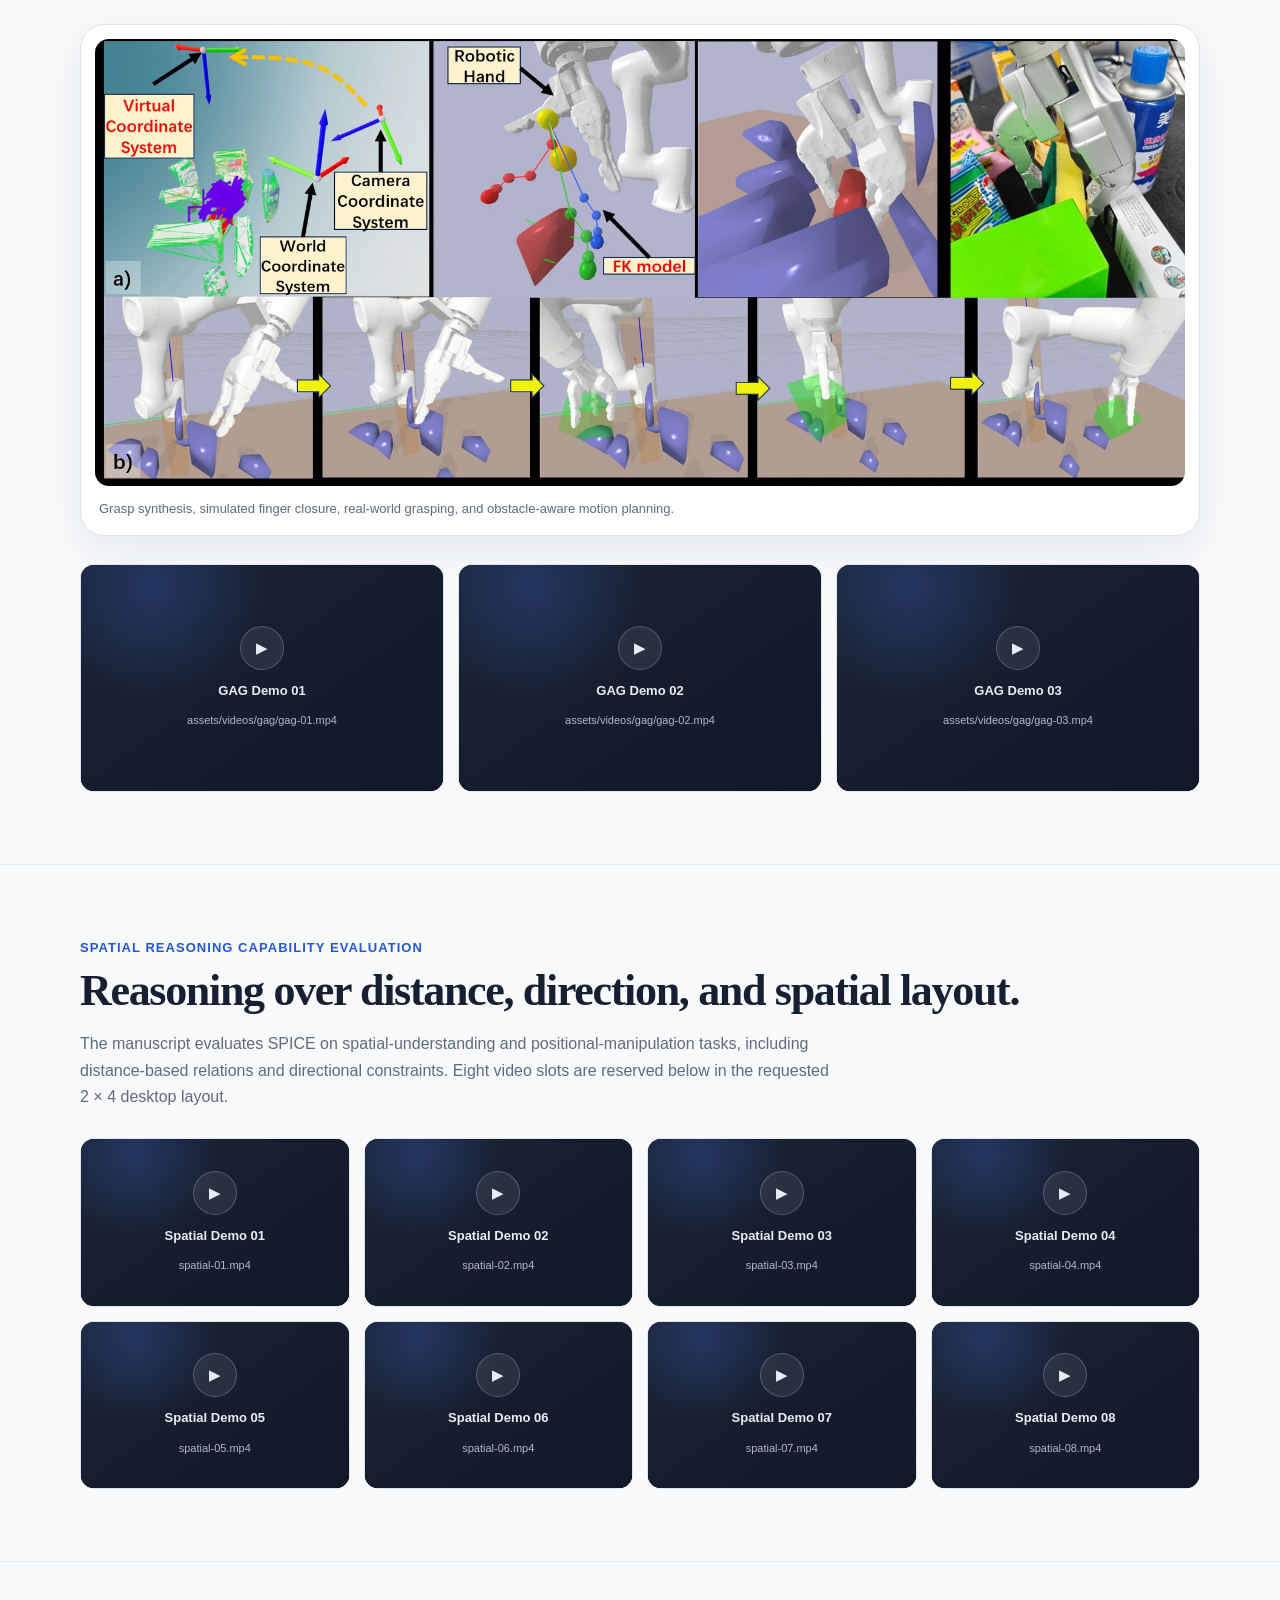
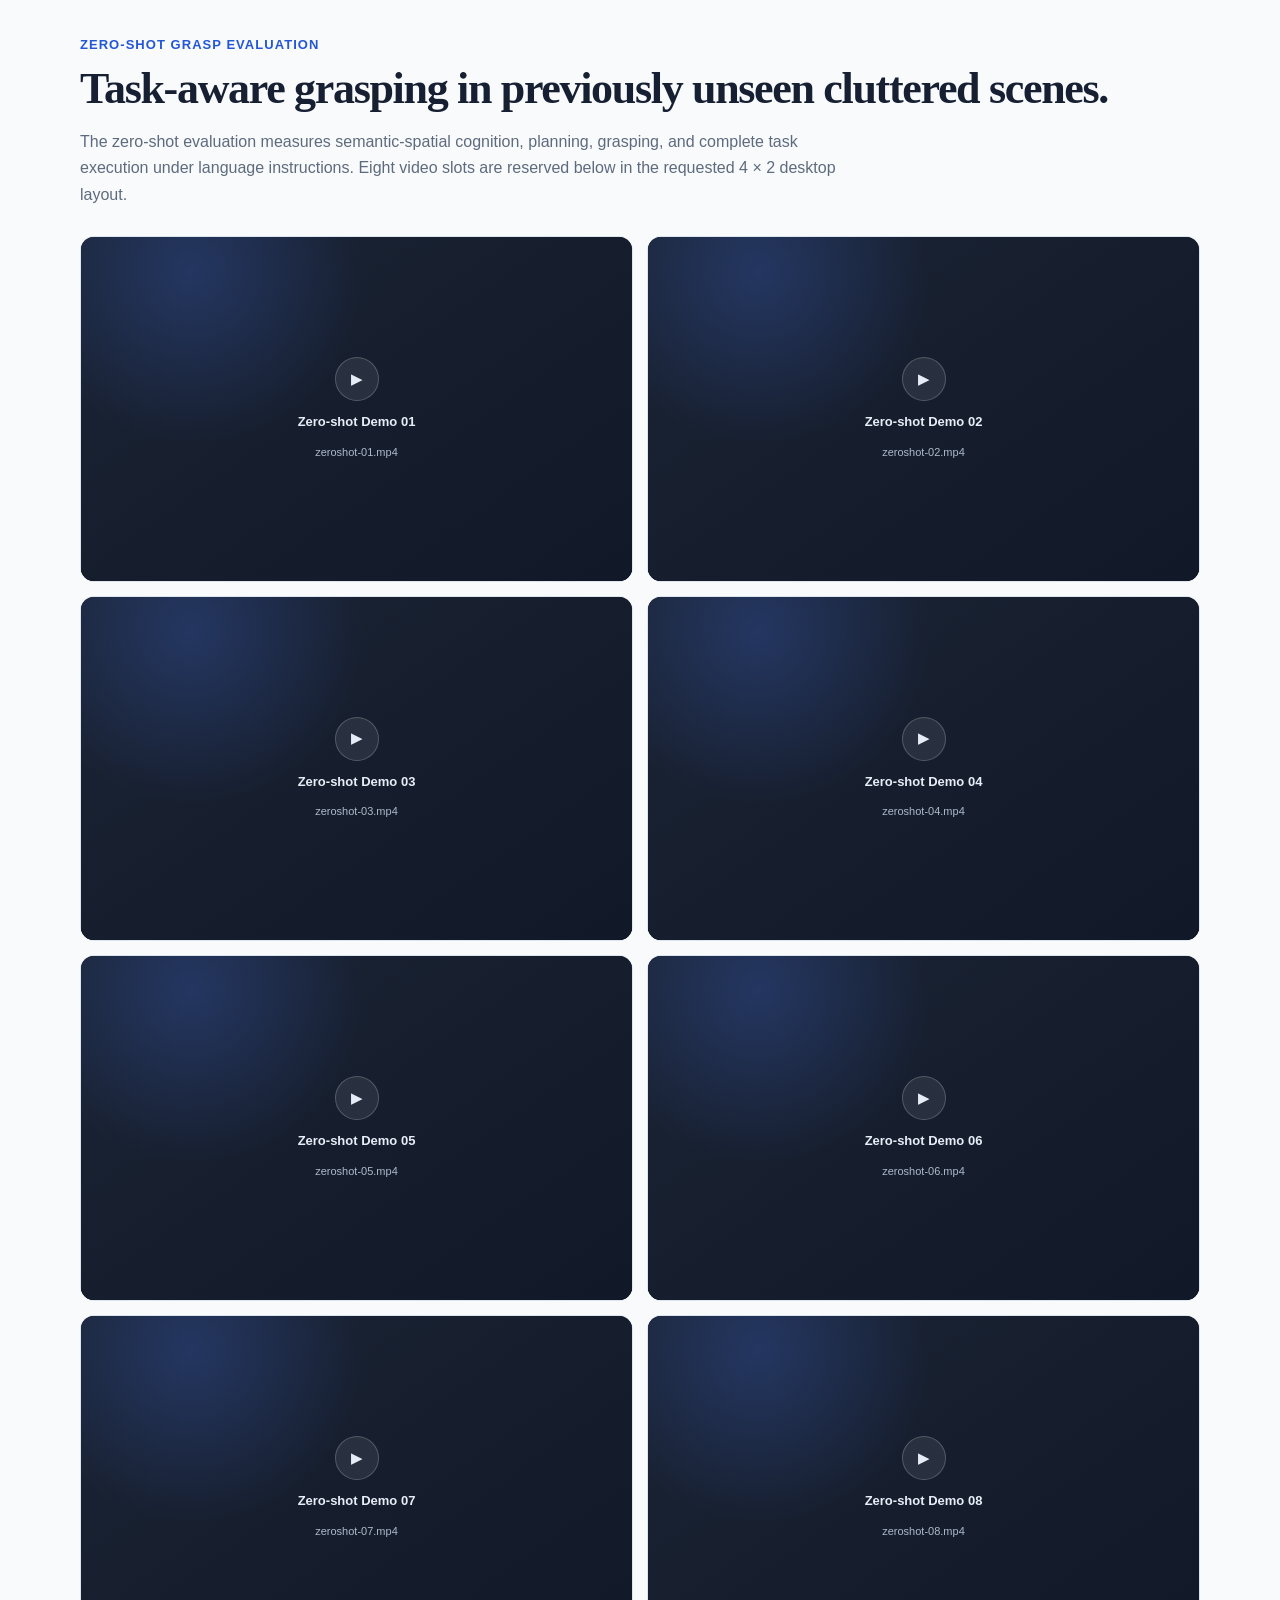
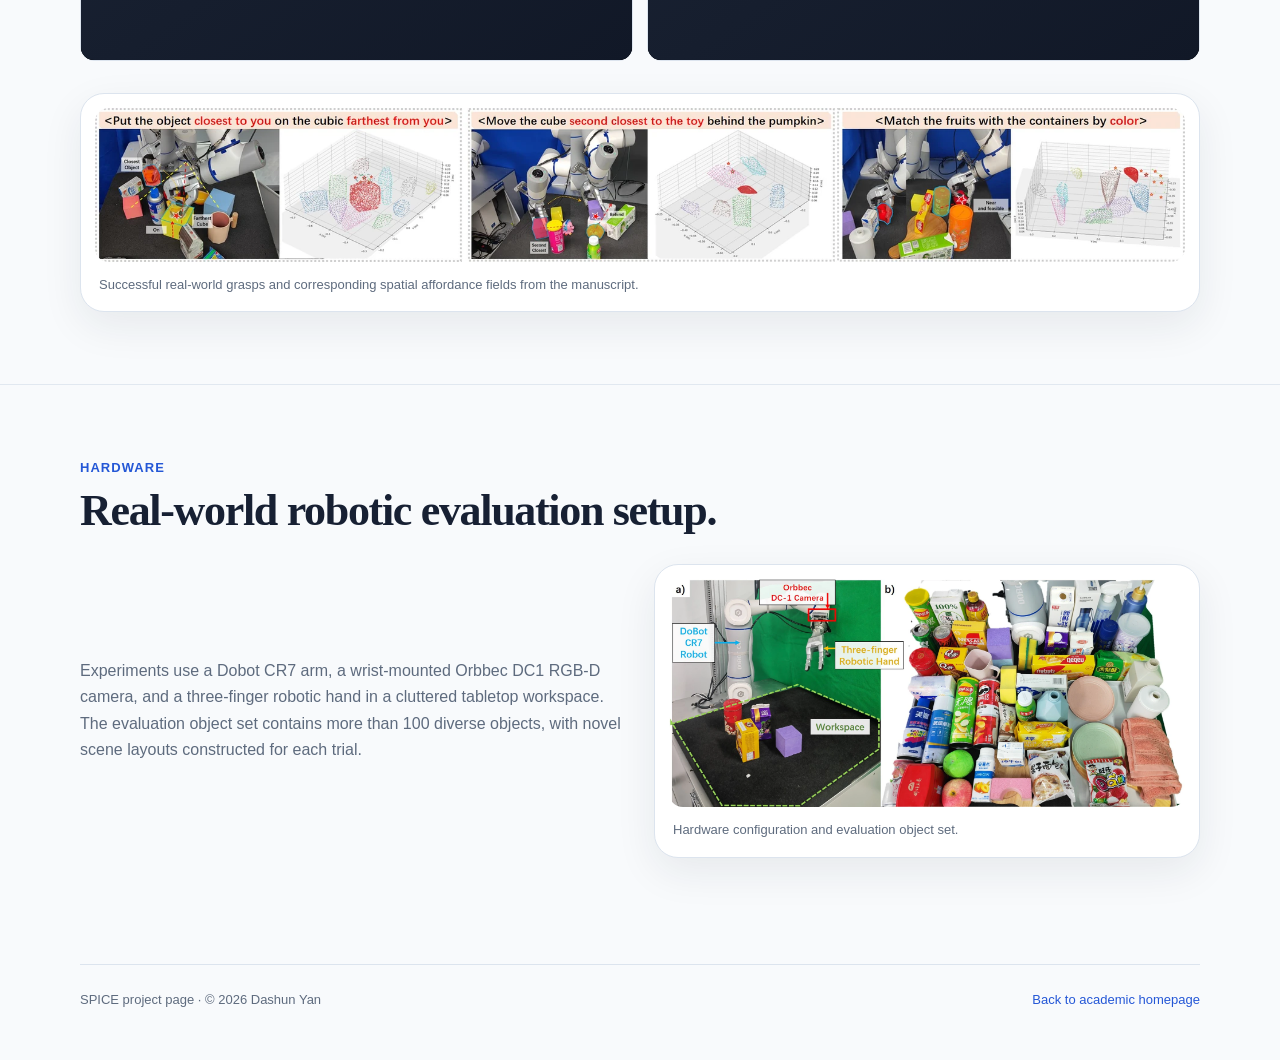
==== commit f7bb50a6: "Add files via upload" ====
--- a/projects/spice/index.html
+++ b/projects/spice/index.html
@@ -3,10 +3,9 @@
 <head>
   <meta charset="UTF-8" />
   <meta name="viewport" content="width=device-width, initial-scale=1.0" />
-  <!-- Temporary: prevent search engine indexing during anonymous review -->
-  <meta name="robots" content="noindex, nofollow">
-
   <meta name="description" content="SPICE — Spatial Intelligence Driven Cognition and Execution Framework for Task-Aware Robotic Grasp in Clutter." />
+  <!-- Temporary during anonymous review: remove this line when public indexing is desired. -->
+  <meta name="robots" content="noindex, nofollow" />
   <meta name="theme-color" content="#f8fafc" />
   <title>SPICE | Dashun Yan</title>
   <link rel="stylesheet" href="../../assets/css/site.css" />
--- a/assets/css/site.css
+++ b/assets/css/site.css
@@ -648,3 +648,149 @@
 @media (prefers-reduced-motion: reduce) {
   *, *::before, *::after { scroll-behavior: auto !important; transition: none !important; }
 }
+
+
+/* v2: CasiaHand project page */
+.project-authors-long {
+  max-width: 1040px;
+  line-height: 1.55;
+  font-weight: 560;
+}
+.project-venue {
+  margin: 9px auto 0;
+  color: var(--muted);
+  font-size: 14px;
+  font-weight: 650;
+}
+.casia-hero {
+  background:
+    radial-gradient(circle at 12% 18%, rgba(36,87,214,.09), transparent 31%),
+    radial-gradient(circle at 88% 8%, rgba(22,122,99,.07), transparent 28%);
+}
+.metric-grid.five { grid-template-columns: repeat(5, minmax(0, 1fr)); }
+.hero-figure-grid,
+.control-media-grid {
+  display: grid;
+  grid-template-columns: repeat(2, minmax(0, 1fr));
+  gap: 18px;
+  margin-top: 28px;
+  align-items: stretch;
+}
+.hero-figure-grid .figure-card,
+.control-media-grid .figure-card { margin-top: 0; }
+.hero-figure-grid .figure-card img {
+  height: 340px;
+  object-fit: contain;
+}
+.control-media-grid .figure-card img {
+  height: 250px;
+  object-fit: contain;
+}
+.feature-grid {
+  display: grid;
+  gap: 14px;
+  margin-top: 28px;
+}
+.feature-grid.three { grid-template-columns: repeat(3, minmax(0, 1fr)); }
+.feature-card {
+  padding: 22px;
+  border: 1px solid var(--line);
+  border-radius: var(--radius-md);
+  background: var(--surface);
+}
+.feature-card .tag {
+  display: inline-block;
+  margin-bottom: 10px;
+  color: var(--accent-2);
+  font-size: 12px;
+  font-weight: 800;
+  letter-spacing: .08em;
+}
+.feature-card h3 { margin: 0 0 8px; font-size: 17px; }
+.feature-card p { margin: 0; color: var(--muted); font-size: 13px; }
+.project-split .copy p:first-child { margin-top: 0; }
+.project-split .copy p:last-child { margin-bottom: 0; }
+.eval-block {
+  margin-top: 36px;
+  padding: 28px;
+  border: 1px solid var(--line);
+  border-radius: var(--radius-lg);
+  background: rgba(255,255,255,.76);
+  box-shadow: 0 8px 28px rgba(23,32,51,.035);
+}
+.eval-copy {
+  display: grid;
+  grid-template-columns: 52px minmax(0, 1fr);
+  gap: 18px;
+  align-items: start;
+}
+.eval-index {
+  width: 44px;
+  height: 44px;
+  display: grid;
+  place-items: center;
+  border-radius: 13px;
+  background: var(--accent-soft);
+  color: var(--accent-2);
+  font-weight: 840;
+  font-size: 15px;
+}
+.eval-copy h3 { margin: 0 0 8px; font-size: 23px; letter-spacing: -.02em; }
+.eval-copy p { max-width: 920px; margin: 0; color: var(--muted); }
+.result-chip-row {
+  display: flex;
+  flex-wrap: wrap;
+  gap: 8px;
+  margin-top: 14px;
+}
+.result-chip-row span {
+  padding: 5px 9px;
+  border-radius: 999px;
+  background: var(--surface-soft);
+  color: var(--accent-2);
+  font-size: 12px;
+  font-weight: 720;
+}
+.eval-media-grid {
+  display: grid;
+  grid-template-columns: minmax(0, 1.5fr) minmax(280px, .8fr);
+  gap: 16px;
+  margin-top: 22px;
+  align-items: center;
+}
+.eval-media-grid .figure-card { margin: 0; }
+.eval-media-grid .figure-card img {
+  width: 100%;
+  max-height: 430px;
+  object-fit: contain;
+}
+.video-card.eval-video { margin: 0; aspect-ratio: 16 / 11; }
+.publication-note { margin-top: 26px; }
+.citation-card {
+  margin-top: 24px;
+  padding: 24px;
+  border: 1px solid var(--line);
+  border-radius: var(--radius-md);
+  background: var(--surface);
+}
+.citation-card p { margin: 0 0 18px; color: var(--muted); }
+.video-card { margin: 0; }
+.figure-card { margin-left: 0; margin-right: 0; }
+
+@media (max-width: 1000px) {
+  .metric-grid.five { grid-template-columns: repeat(3, minmax(0, 1fr)); }
+  .feature-grid.three { grid-template-columns: 1fr 1fr; }
+  .eval-media-grid { grid-template-columns: 1fr; }
+  .video-card.eval-video { max-width: 700px; width: 100%; }
+}
+
+@media (max-width: 760px) {
+  .metric-grid.five { grid-template-columns: 1fr 1fr; }
+  .hero-figure-grid,
+  .control-media-grid,
+  .feature-grid.three { grid-template-columns: 1fr; }
+  .hero-figure-grid .figure-card img,
+  .control-media-grid .figure-card img { height: auto; }
+  .eval-block { padding: 20px; }
+  .eval-copy { grid-template-columns: 1fr; gap: 12px; }
+}
